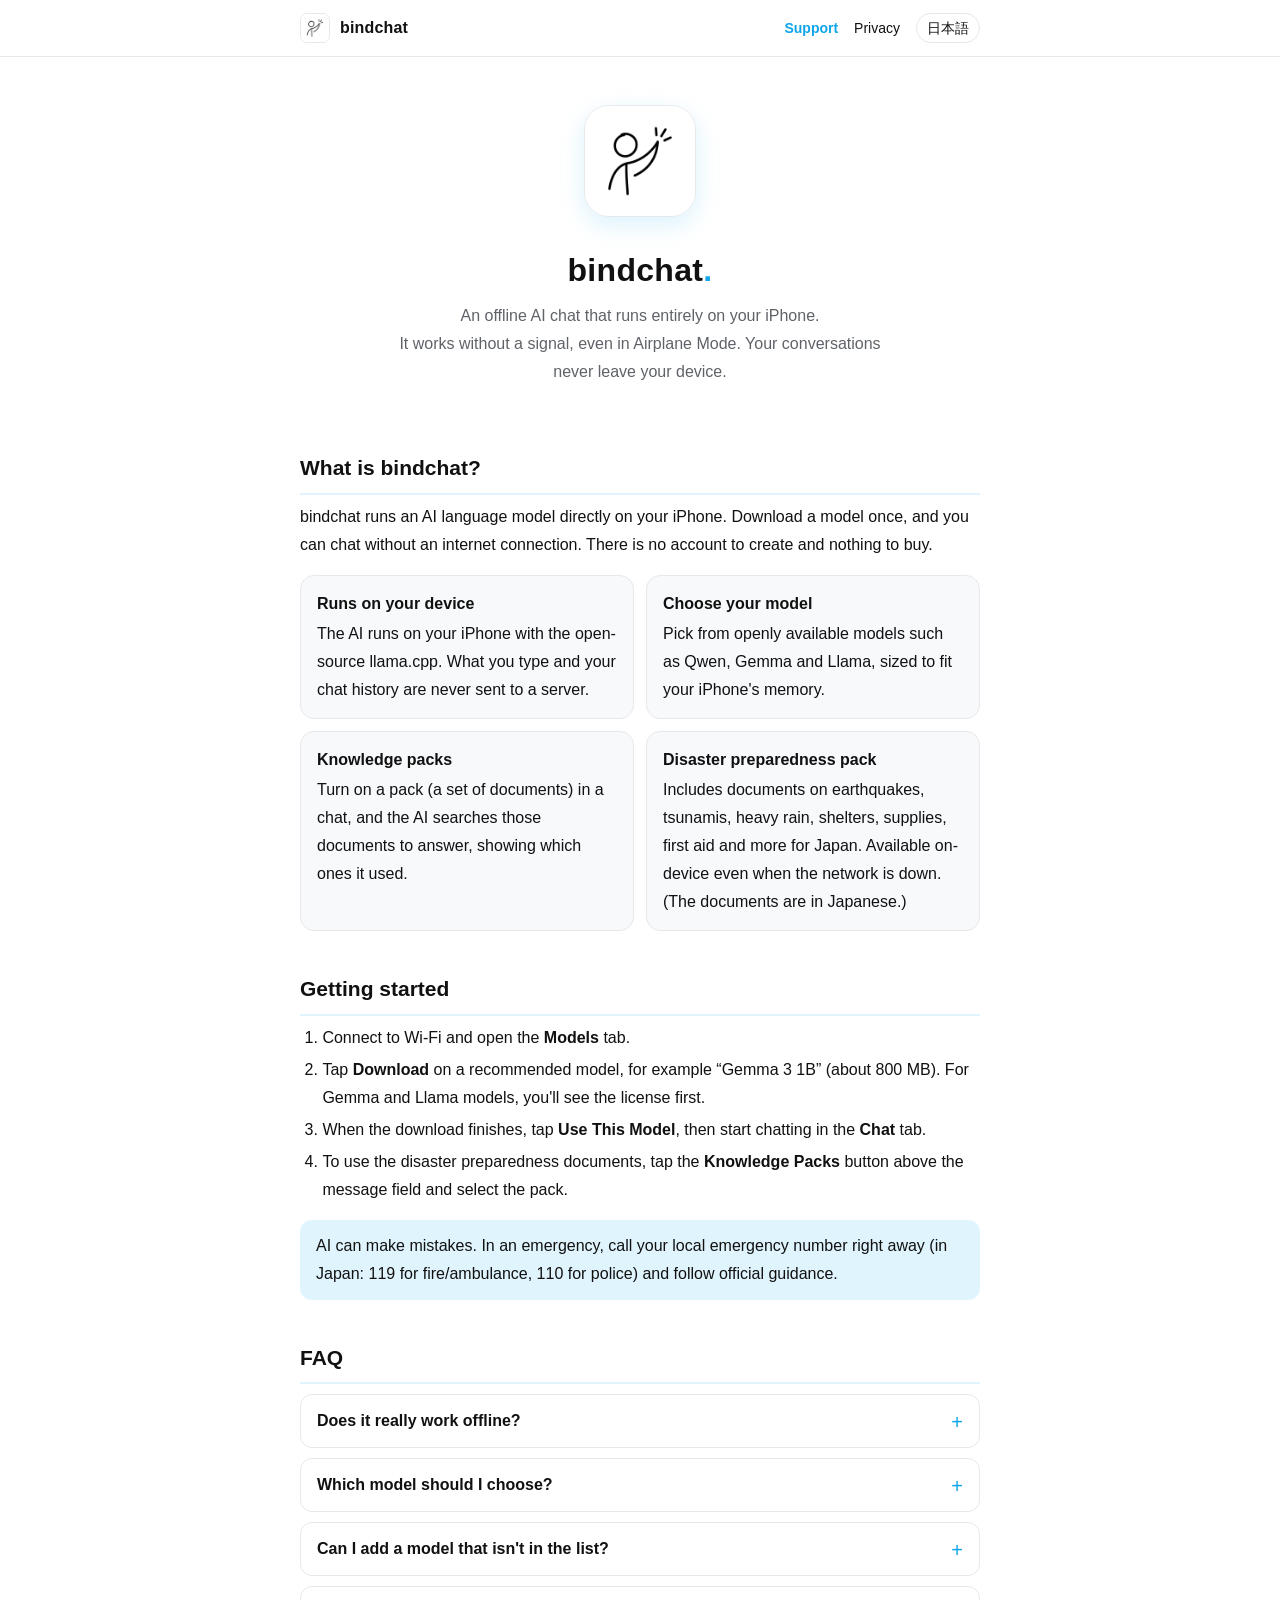
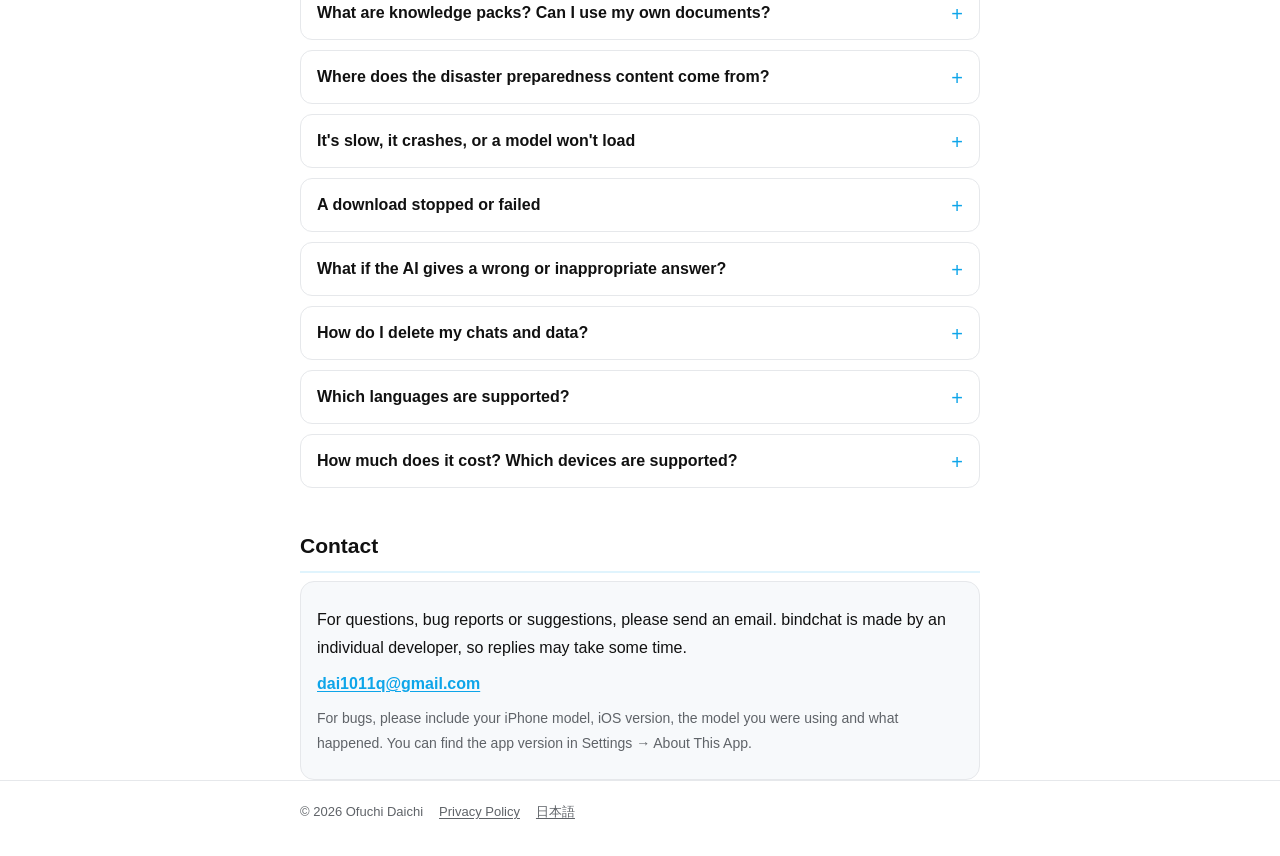
==== en/index.html @ d0cda793 "bindchat support site and privacy policy" ====
<!doctype html>
<html lang="en">
<head>
<meta charset="utf-8">
<meta name="viewport" content="width=device-width, initial-scale=1">
<title>bindchat Support — AI chat that runs entirely on your iPhone</title>
<meta name="description" content="bindchat is an offline AI chat app that runs entirely on your iPhone. How to use it, FAQ and contact.">
<link rel="stylesheet" href="../style.css">
<link rel="icon" type="image/png" sizes="64x64" href="../assets/favicon-64.png">
<link rel="icon" type="image/png" sizes="32x32" href="../assets/favicon-32.png">
<link rel="apple-touch-icon" href="../assets/apple-touch-icon.png">
<link rel="alternate" hreflang="ja" href="https://daichiofuchi.github.io/bindchat-support/">
<link rel="alternate" hreflang="en" href="https://daichiofuchi.github.io/bindchat-support/en/">
<meta property="og:title" content="bindchat — AI chat that runs entirely on your iPhone">
<meta property="og:description" content="Offline AI chat that works without a signal. Your conversations never leave your device.">
<meta property="og:image" content="https://daichiofuchi.github.io/bindchat-support/assets/icon-512.png">
</head>
<body>
<header class="site">
  <div class="wrap">
    <a class="brand" href="./"><img src="../assets/icon-256.png" alt="">bindchat</a>
    <nav class="links">
      <a href="./" aria-current="page">Support</a>
      <a href="privacy.html">Privacy</a>
      <a class="lang" href="../" hreflang="ja" lang="ja">日本語</a>
    </nav>
  </div>
</header>

<main class="wrap">
  <section class="hero">
    <img class="icon" src="../assets/icon-512.png" alt="bindchat app icon" width="112" height="112">
    <h1>bindchat<span class="dot">.</span></h1>
    <p class="tag">An offline AI chat that runs entirely on your iPhone.<br>It works without a signal, even in Airplane Mode. Your conversations never leave your device.</p>
  </section>

  <h2>What is bindchat?</h2>
  <p>bindchat runs an AI language model directly on your iPhone. Download a model once, and you can chat without an internet connection. There is no account to create and nothing to buy.</p>
  <ul class="features">
    <li><strong>Runs on your device</strong>The AI runs on your iPhone with the open-source llama.cpp. What you type and your chat history are never sent to a server.</li>
    <li><strong>Choose your model</strong>Pick from openly available models such as Qwen, Gemma and Llama, sized to fit your iPhone's memory.</li>
    <li><strong>Knowledge packs</strong>Turn on a pack (a set of documents) in a chat, and the AI searches those documents to answer, showing which ones it used.</li>
    <li><strong>Disaster preparedness pack</strong>Includes documents on earthquakes, tsunamis, heavy rain, shelters, supplies, first aid and more for Japan. Available on-device even when the network is down. (The documents are in Japanese.)</li>
  </ul>

  <h2>Getting started</h2>
  <ol>
    <li>Connect to Wi-Fi and open the <strong>Models</strong> tab.</li>
    <li>Tap <strong>Download</strong> on a recommended model, for example “Gemma 3 1B” (about 800 MB). For Gemma and Llama models, you'll see the license first.</li>
    <li>When the download finishes, tap <strong>Use This Model</strong>, then start chatting in the <strong>Chat</strong> tab.</li>
    <li>To use the disaster preparedness documents, tap the <strong>Knowledge Packs</strong> button above the message field and select the pack.</li>
  </ol>
  <p class="note">AI can make mistakes. In an emergency, call your local emergency number right away (in Japan: 119 for fire/ambulance, 110 for police) and follow official guidance.</p>

  <h2>FAQ</h2>

  <details>
    <summary>Does it really work offline?</summary>
    <p>Yes. Once a model is downloaded, chatting, searching knowledge packs and importing documents all work in Airplane Mode. bindchat only uses the internet when you download a model (directly from Hugging Face to your device) and when you open a link in Settings (such as this website).</p>
  </details>

  <details>
    <summary>Which model should I choose?</summary>
    <p>The Models tab rates each model as Comfortable, Tight or Too large based on your iPhone's memory. If you're not sure, pick one marked Comfortable.</p>
    <ul>
      <li>Light and fast: Qwen3.5 0.8B (about 530 MB), Gemma 3 1B (about 800 MB)</li>
      <li>Balanced: Qwen3 1.7B, Qwen3.5 2B (about 1.1–1.3 GB)</li>
      <li>Smarter but heavier: Llama 3.2 3B, Qwen3 4B, Gemma 3 4B (about 2–2.5 GB; for iPhones with more memory)</li>
    </ul>
  </details>

  <details>
    <summary>Can I add a model that isn't in the list?</summary>
    <p>Yes. In the Models tab, tap <strong>Add a Model from a Hugging Face URL</strong> and enter the URL of a GGUF file (for example <code>https://huggingface.co/…/resolve/main/…gguf</code>). Other https URLs also work. Models that require a login, or formats llama.cpp doesn't support, can't be used. Check the license of any model you add on its own page.</p>
  </details>

  <details>
    <summary>What are knowledge packs? Can I use my own documents?</summary>
    <p>A knowledge pack is a set of documents you want the AI to look things up in. When a pack is on in a chat, bindchat finds the relevant parts and answers based on them (sources are shown under the answer).</p>
    <ul>
      <li>In the Knowledge Packs tab, tap <strong>Create Pack</strong> to import PDF, text or Markdown files.</li>
      <li>Imported documents are stored only on your device and are never uploaded.</li>
      <li>Downloading a search model (such as multilingual-e5-small, about 130 MB) helps find documents even when your question uses different wording (vector search).</li>
    </ul>
  </details>

  <details>
    <summary>Where does the disaster preparedness content come from?</summary>
    <p>bindchat summarized and reorganized, in its own words, public information from Japanese organizations such as the Cabinet Office, the Japan Meteorological Agency, the Fire and Disaster Management Agency, the Ministry of Health, Labour and Welfare and the Japanese Red Cross Society. Each document shows its sources. Check those organizations' official websites for the latest information.</p>
  </details>

  <details>
    <summary>It's slow, it crashes, or a model won't load</summary>
    <ul>
      <li>Close other apps first (especially the camera, games or many browser tabs).</li>
      <li>Switch to a smaller model marked Comfortable.</li>
      <li>Lower <strong>Context Length</strong> in Settings to use less memory (the AI remembers less of long chats).</li>
      <li>Start a <strong>New Chat</strong> when a conversation gets long.</li>
      <li>Downloads need free storage. You can delete models you don't use in the Models tab.</li>
      <li>Your iPhone may get warm while loading a large model or writing a long answer.</li>
    </ul>
  </details>

  <details>
    <summary>A download stopped or failed</summary>
    <p>Check your Wi-Fi connection and tap <strong>Download</strong> again. Models are hundreds of megabytes to several gigabytes, so Wi-Fi is recommended over cellular data.</p>
  </details>

  <details>
    <summary>What if the AI gives a wrong or inappropriate answer?</summary>
    <p>Touch and hold the answer and tap <strong>Report This Answer</strong>. Your Mail app opens with the answer filled in. Review it and decide whether to send it. The app never sends anything on its own.</p>
  </details>

  <details>
    <summary>How do I delete my chats and data?</summary>
    <p>Delete individual chats from the chat list, or delete all chat history in Settings. Deleting the app removes all of its data, including models, documents and history.</p>
  </details>

  <details>
    <summary>Which languages are supported?</summary>
    <p>The app is available in English and Japanese and follows your iPhone's language. You can talk to the AI in any language it understands (the bundled disaster preparedness documents are in Japanese).</p>
  </details>

  <details>
    <summary>How much does it cost? Which devices are supported?</summary>
    <p>bindchat is free, with no ads and no in-app purchases. It requires an iPhone with iOS 17 or later. Larger models are for iPhones with more memory (8 GB or more).</p>
  </details>

  <h2 id="contact">Contact</h2>
  <div class="contact">
    <p>For questions, bug reports or suggestions, please send an email. bindchat is made by an individual developer, so replies may take some time.</p>
    <p class="mail"><a href="mailto:dai1011q@gmail.com?subject=bindchat%20inquiry">dai1011q@gmail.com</a></p>
    <p class="sub">For bugs, please include your iPhone model, iOS version, the model you were using and what happened. You can find the app version in Settings → About This App.</p>
  </div>
</main>

<footer class="site">
  <div class="wrap">
    <span>© 2026 Ofuchi Daichi</span>
    <a href="privacy.html">Privacy Policy</a>
    <a href="../" hreflang="ja" lang="ja">日本語</a>
  </div>
</footer>
</body>
</html>
---- style.css ----
/* bindchat support site — white / black / a touch of sky blue */
:root {
  --ink: #111111;
  --sub: #5f6368;
  --line: #e6e8eb;
  --accent: #0ea5e9;
  --accent-soft: #e0f4fd;
  --bg: #ffffff;
  --card: #f7f9fb;
  color-scheme: light;
}
* { box-sizing: border-box; }
html { -webkit-text-size-adjust: 100%; }
body {
  margin: 0;
  background: var(--bg);
  color: var(--ink);
  font-family: -apple-system, BlinkMacSystemFont, "Hiragino Sans", "Hiragino Kaku Gothic ProN", "Noto Sans JP", "Segoe UI", Roboto, sans-serif;
  font-size: 16px;
  line-height: 1.75;
}
a { color: var(--accent); text-underline-offset: 2px; }
a:hover { text-decoration-thickness: 2px; }
.wrap { max-width: 720px; margin: 0 auto; padding: 0 20px; }

header.site {
  border-bottom: 1px solid var(--line);
  position: sticky; top: 0; background: rgba(255,255,255,.92);
  backdrop-filter: saturate(180%) blur(12px); -webkit-backdrop-filter: saturate(180%) blur(12px);
  z-index: 10;
}
header.site .wrap { display: flex; align-items: center; gap: 12px; height: 56px; }
.brand { display: flex; align-items: center; gap: 10px; color: var(--ink); text-decoration: none; font-weight: 700; letter-spacing: .01em; }
.brand img { width: 30px; height: 30px; border-radius: 7px; border: 1px solid var(--line); }
nav.links { margin-left: auto; display: flex; gap: 16px; font-size: 14px; align-items: center; }
nav.links a { color: var(--ink); text-decoration: none; white-space: nowrap; }
@media (max-width: 400px) { nav.links { gap: 10px; font-size: 13px; } .brand { font-size: 15px; } }
nav.links a[aria-current="page"] { color: var(--accent); font-weight: 600; }
nav.links .lang { border: 1px solid var(--line); border-radius: 999px; padding: 2px 10px; }

.hero { text-align: center; padding: 48px 0 24px; }
.hero img.icon { width: 112px; height: 112px; border-radius: 25px; border: 1px solid var(--line); box-shadow: 0 8px 24px rgba(14,165,233,.15); }
.hero h1 { font-size: 32px; margin: 16px 0 4px; letter-spacing: .01em; }
.hero p.tag { color: var(--sub); margin: 0 auto; max-width: 520px; }
.dot { color: var(--accent); }

main { padding-bottom: 48px; }
h2 { font-size: 21px; margin: 40px 0 8px; padding-bottom: 6px; border-bottom: 2px solid var(--accent-soft); }
h3 { font-size: 17px; margin: 24px 0 4px; }
p, ul, ol { margin: 8px 0; }
ul, ol { padding-left: 1.4em; }
li { margin: 4px 0; }
.sub { color: var(--sub); font-size: 14px; }

.features { display: grid; grid-template-columns: 1fr; gap: 12px; margin: 16px 0; padding: 0; list-style: none; }
@media (min-width: 600px) { .features { grid-template-columns: 1fr 1fr; } }
.features li { background: var(--card); border: 1px solid var(--line); border-radius: 14px; padding: 14px 16px; margin: 0; }
.features strong { display: block; margin-bottom: 2px; }

details { border: 1px solid var(--line); border-radius: 12px; padding: 0 16px; margin: 10px 0; background: #fff; }
details[open] { background: var(--card); }
summary { cursor: pointer; font-weight: 600; padding: 12px 0; list-style: none; position: relative; padding-right: 24px; }
summary::-webkit-details-marker { display: none; }
summary::after { content: "+"; position: absolute; right: 0; top: 10px; color: var(--accent); font-size: 20px; font-weight: 400; }
details[open] summary::after { content: "–"; }
details > :last-child { margin-bottom: 14px; }

.note { background: var(--accent-soft); border-radius: 12px; padding: 12px 16px; margin: 16px 0; }
.contact { background: var(--card); border: 1px solid var(--line); border-radius: 14px; padding: 16px; }
.mail { font-weight: 600; word-break: break-all; }
table { border-collapse: collapse; width: 100%; font-size: 14px; margin: 8px 0; }
th, td { border: 1px solid var(--line); padding: 8px 10px; text-align: left; vertical-align: top; }
th { background: var(--card); }

footer.site { border-top: 1px solid var(--line); padding: 20px 0 32px; color: var(--sub); font-size: 13px; }
footer.site .wrap { display: flex; flex-wrap: wrap; gap: 8px 16px; }
footer.site a { color: var(--sub); }
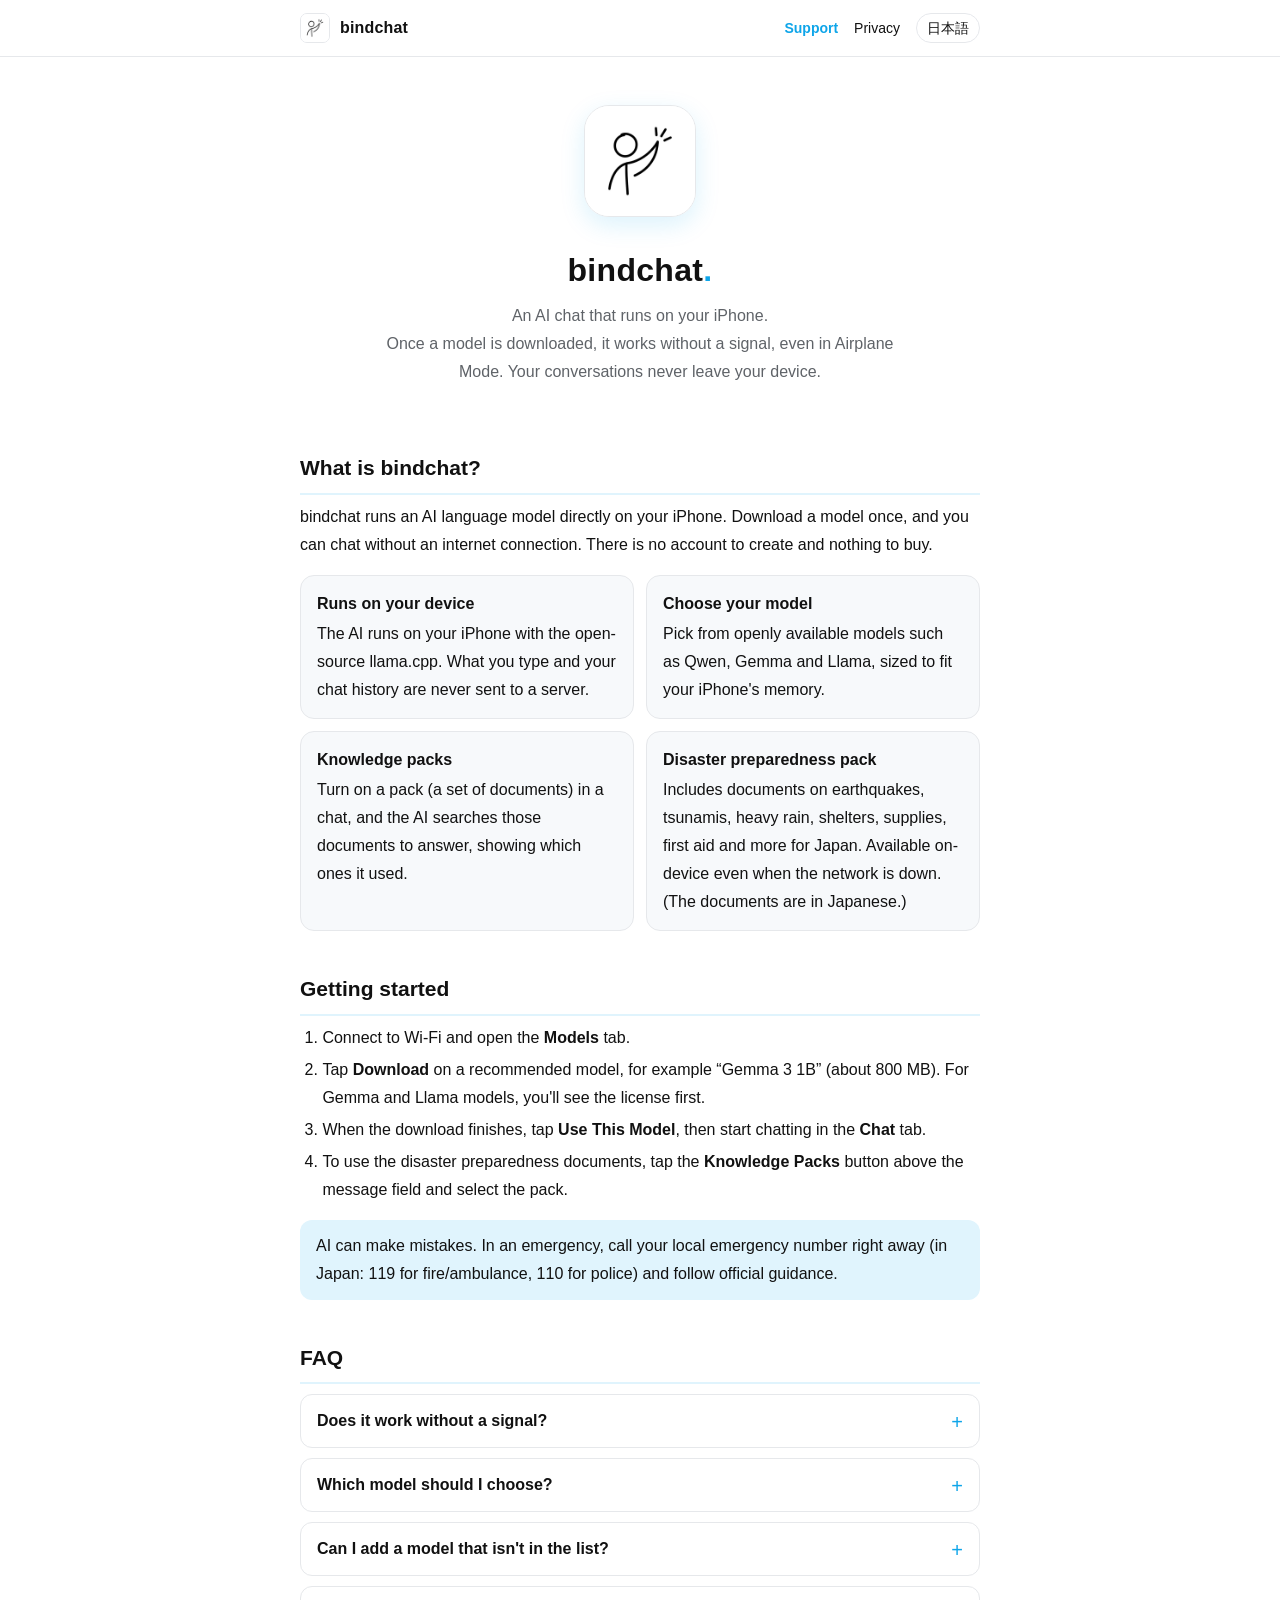
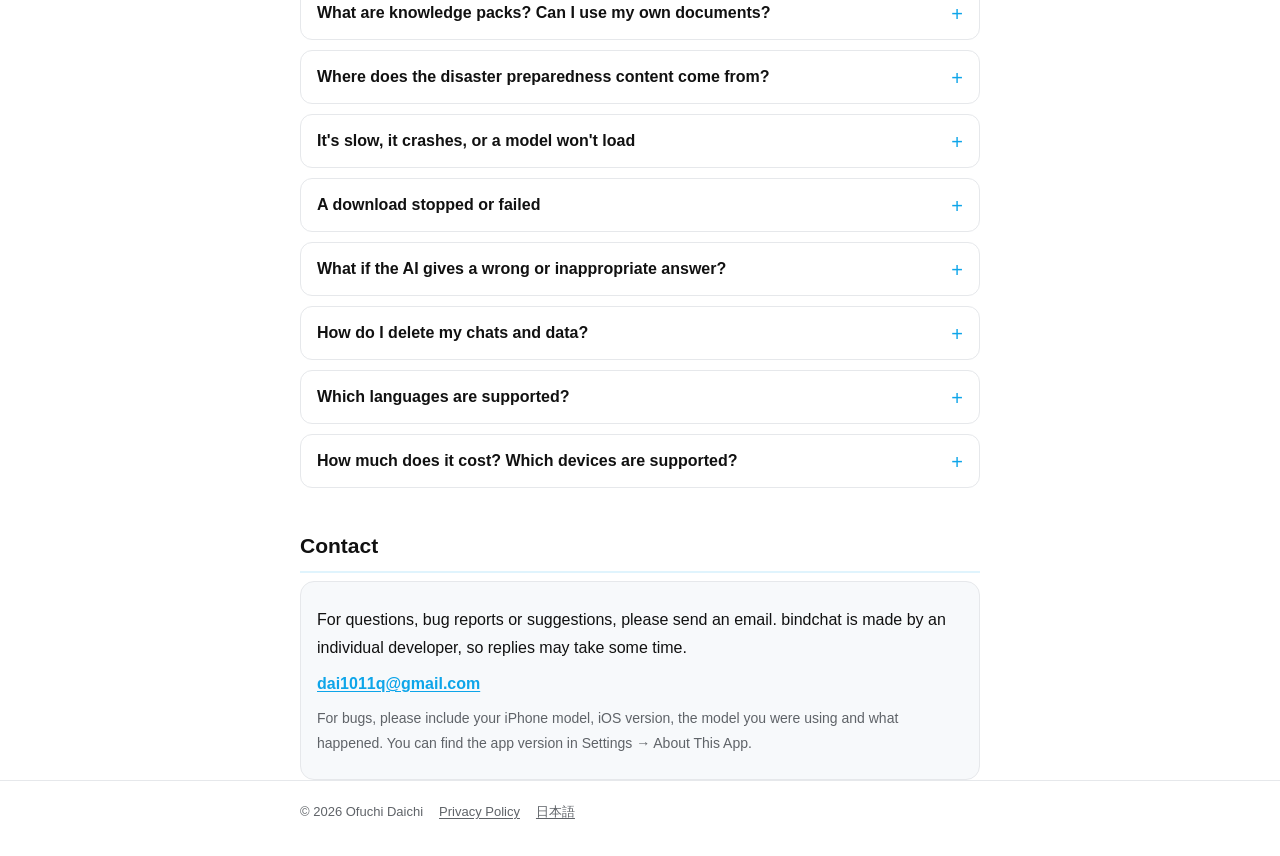
==== commit 73e96bed: "Privacy policy and support pages: AdMob advertising disclosure (JP/EN)" ====
--- a/en/index.html
+++ b/en/index.html
@@ -4,7 +4,7 @@
 <meta charset="utf-8">
 <meta name="viewport" content="width=device-width, initial-scale=1">
 <title>bindchat Support — AI chat that runs entirely on your iPhone</title>
-<meta name="description" content="bindchat is an offline AI chat app that runs entirely on your iPhone. How to use it, FAQ and contact.">
+<meta name="description" content="bindchat is an AI chat app that runs on your iPhone. How to use it, FAQ and contact.">
 <link rel="stylesheet" href="../style.css">
 <link rel="icon" type="image/png" sizes="64x64" href="../assets/favicon-64.png">
 <link rel="icon" type="image/png" sizes="32x32" href="../assets/favicon-32.png">
@@ -12,7 +12,7 @@
 <link rel="alternate" hreflang="ja" href="https://daichiofuchi.github.io/bindchat-support/">
 <link rel="alternate" hreflang="en" href="https://daichiofuchi.github.io/bindchat-support/en/">
 <meta property="og:title" content="bindchat — AI chat that runs entirely on your iPhone">
-<meta property="og:description" content="Offline AI chat that works without a signal. Your conversations never leave your device.">
+<meta property="og:description" content="AI chat that runs on your iPhone. Your conversations never leave your device.">
 <meta property="og:image" content="https://daichiofuchi.github.io/bindchat-support/assets/icon-512.png">
 </head>
 <body>
@@ -31,7 +31,7 @@
   <section class="hero">
     <img class="icon" src="../assets/icon-512.png" alt="bindchat app icon" width="112" height="112">
     <h1>bindchat<span class="dot">.</span></h1>
-    <p class="tag">An offline AI chat that runs entirely on your iPhone.<br>It works without a signal, even in Airplane Mode. Your conversations never leave your device.</p>
+    <p class="tag">An AI chat that runs on your iPhone.<br>Once a model is downloaded, it works without a signal, even in Airplane Mode. Your conversations never leave your device.</p>
   </section>
 
   <h2>What is bindchat?</h2>
@@ -55,8 +55,8 @@
   <h2>FAQ</h2>
 
   <details>
-    <summary>Does it really work offline?</summary>
-    <p>Yes. Once a model is downloaded, chatting, searching knowledge packs and importing documents all work in Airplane Mode. bindchat only uses the internet when you download a model (directly from Hugging Face to your device) and when you open a link in Settings (such as this website).</p>
+    <summary>Does it work without a signal?</summary>
+    <p>Yes. Once a model is downloaded, chatting, searching knowledge packs and importing documents all work in Airplane Mode. bindchat only uses the internet when you download a model (directly from Hugging Face to your device), when you open a link in Settings, and to load the ad shown on an empty new chat. Ads do not appear in Airplane Mode. Your chat content is never sent.</p>
   </details>
 
   <details>
@@ -123,7 +123,7 @@
 
   <details>
     <summary>How much does it cost? Which devices are supported?</summary>
-    <p>bindchat is free, with no ads and no in-app purchases. It requires an iPhone with iOS 17 or later. Larger models are for iPhones with more memory (8 GB or more).</p>
+    <p>bindchat is free. It shows one ad on the empty new-chat screen (it disappears when you send your first message). There are no in-app purchases. It requires an iPhone with iOS 17 or later. Larger models are for iPhones with more memory (8 GB or more).</p>
   </details>
 
   <h2 id="contact">Contact</h2>
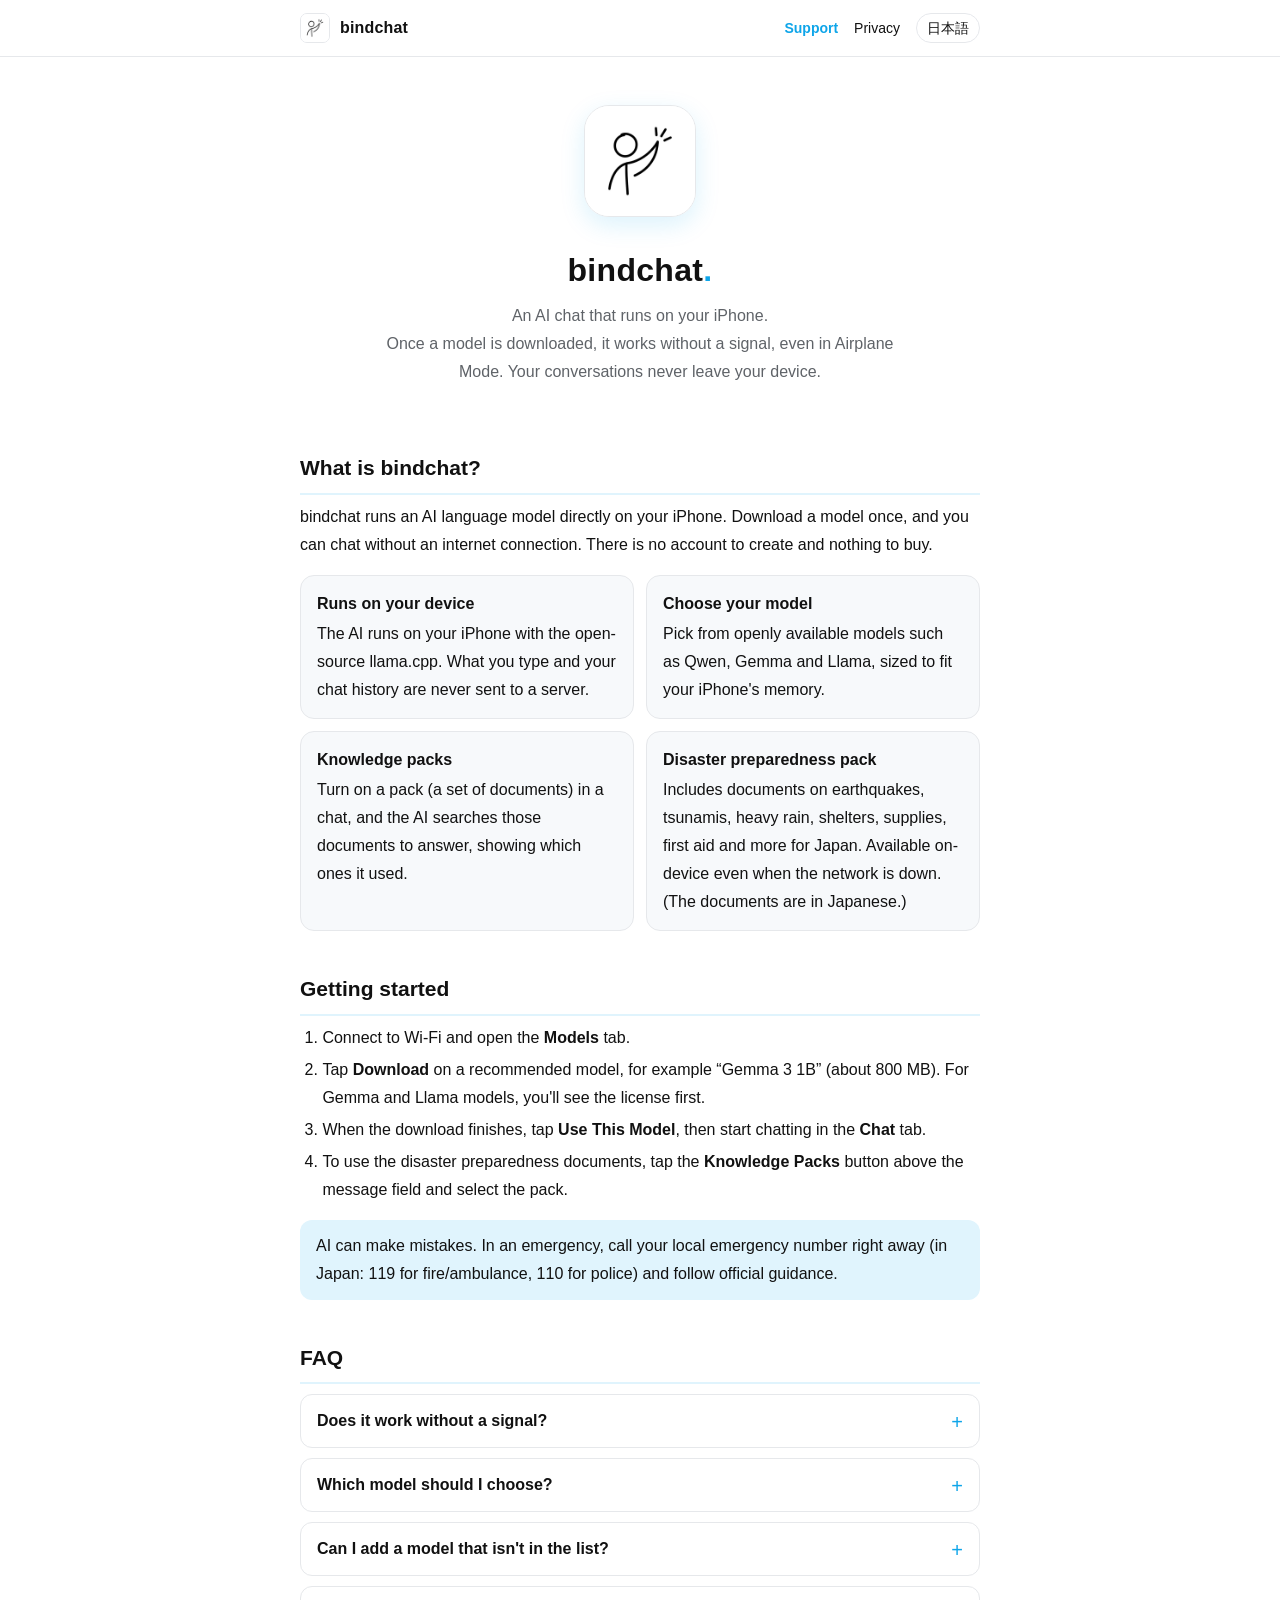
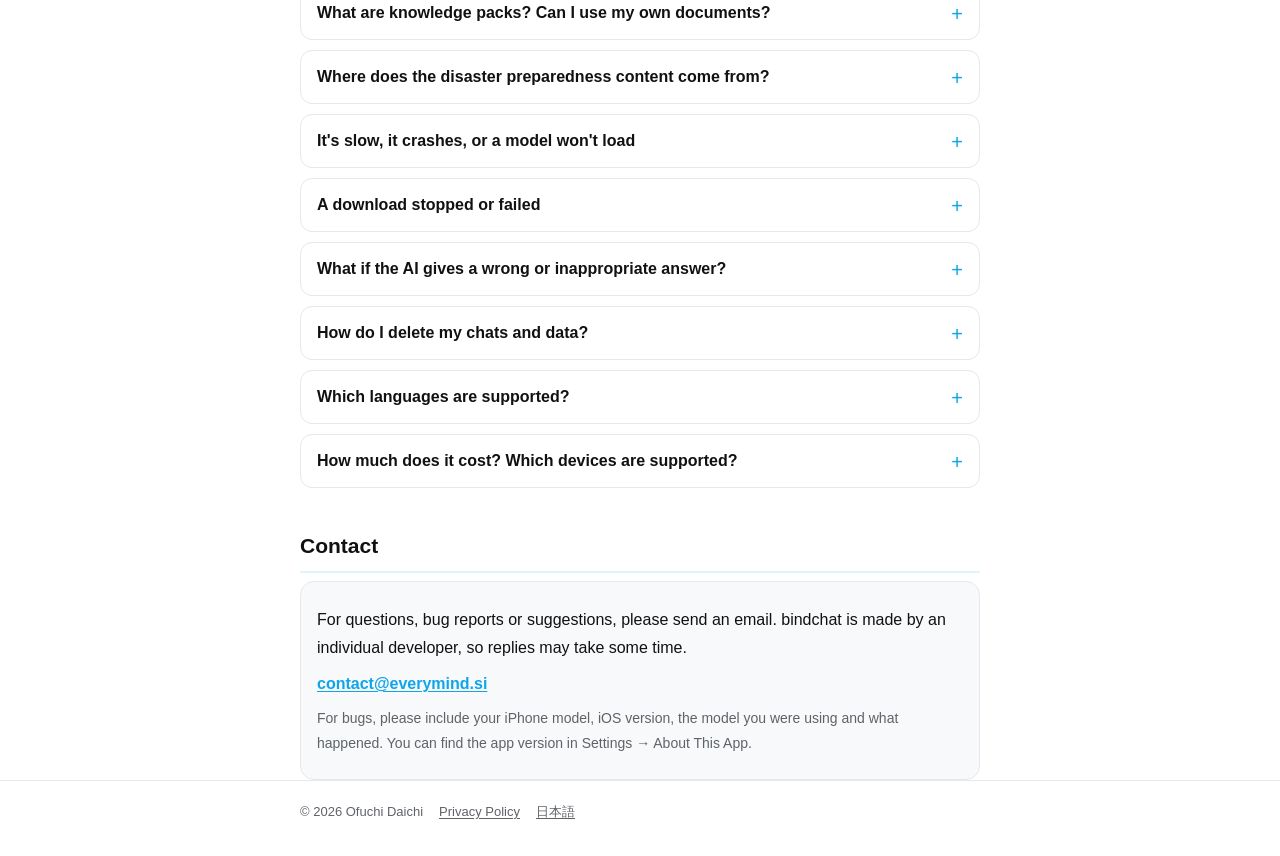
==== commit 9820ef1e: "Contact email: contact@everymind.si" ====
--- a/en/index.html
+++ b/en/index.html
@@ -129,7 +129,7 @@
   <h2 id="contact">Contact</h2>
   <div class="contact">
     <p>For questions, bug reports or suggestions, please send an email. bindchat is made by an individual developer, so replies may take some time.</p>
-    <p class="mail"><a href="mailto:dai1011q@gmail.com?subject=bindchat%20inquiry">dai1011q@gmail.com</a></p>
+    <p class="mail"><a href="mailto:contact@everymind.si?subject=bindchat%20inquiry">contact@everymind.si</a></p>
     <p class="sub">For bugs, please include your iPhone model, iOS version, the model you were using and what happened. You can find the app version in Settings → About This App.</p>
   </div>
 </main>
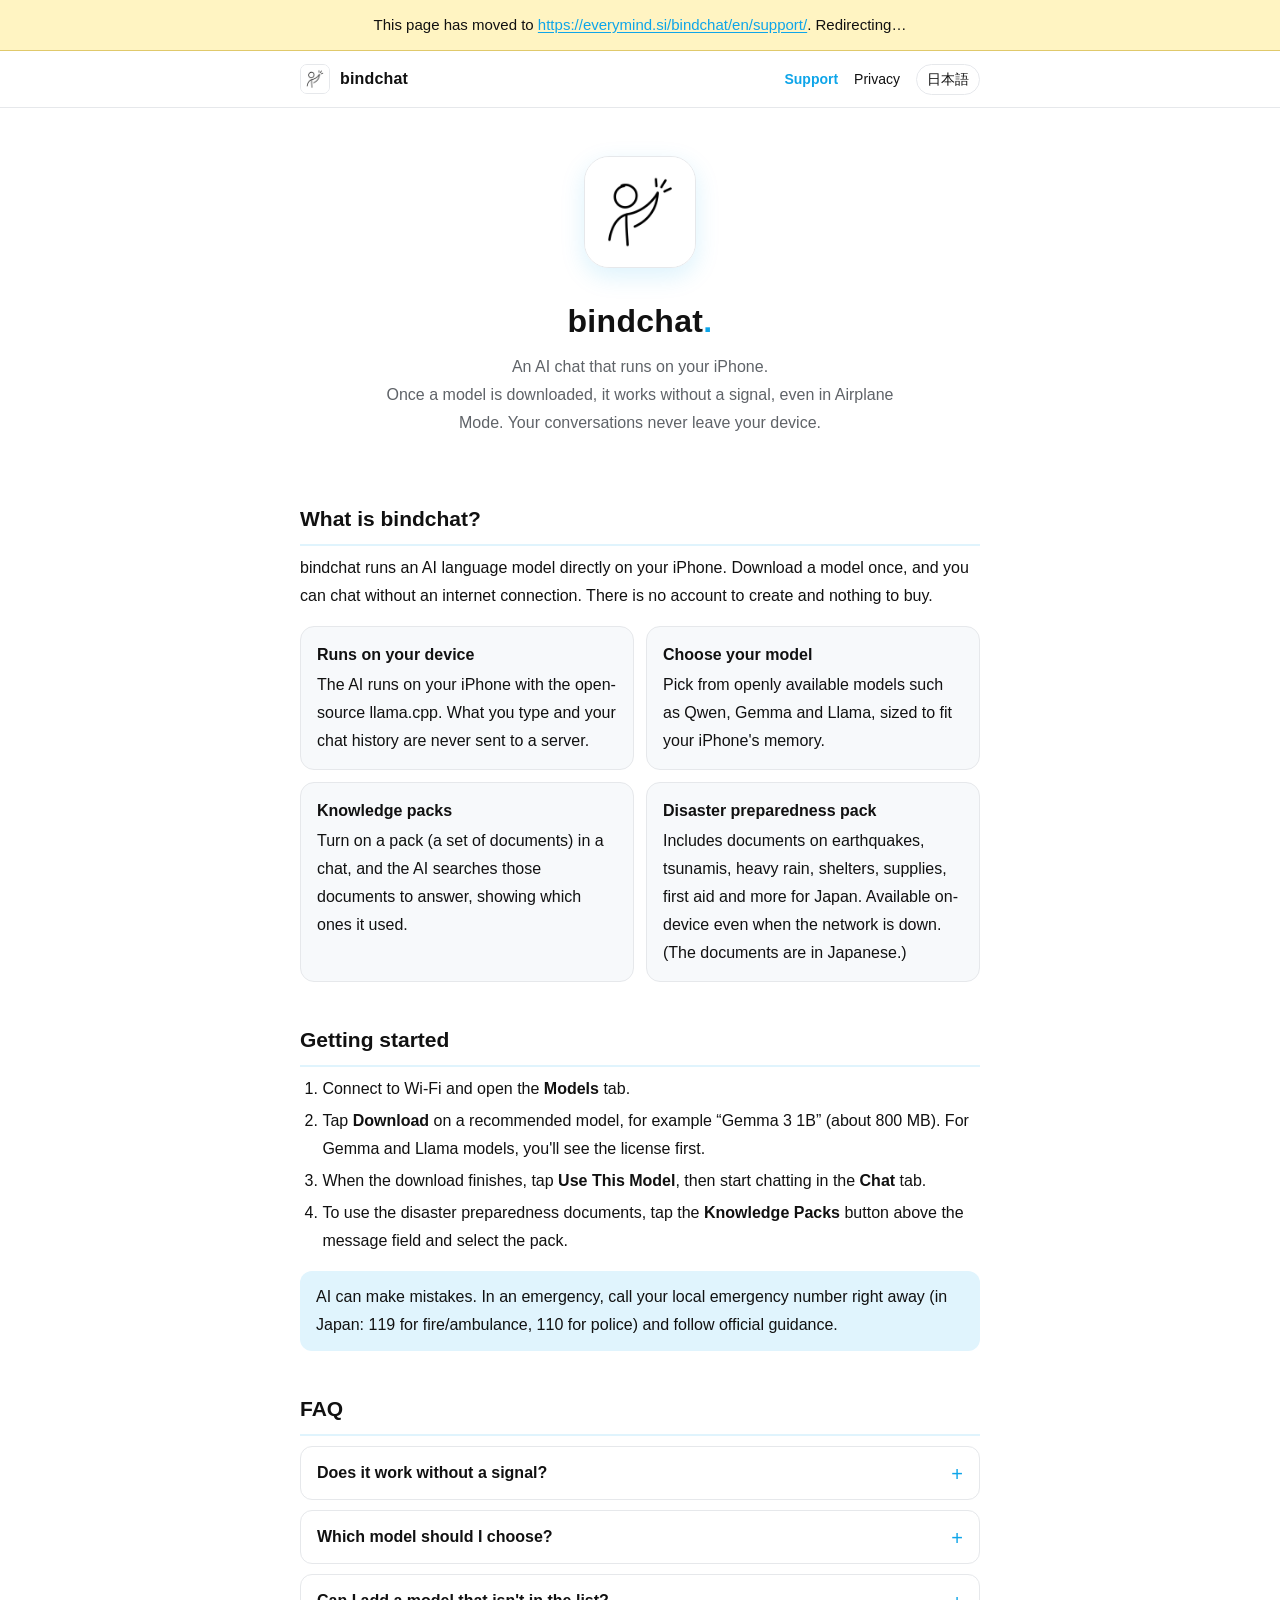
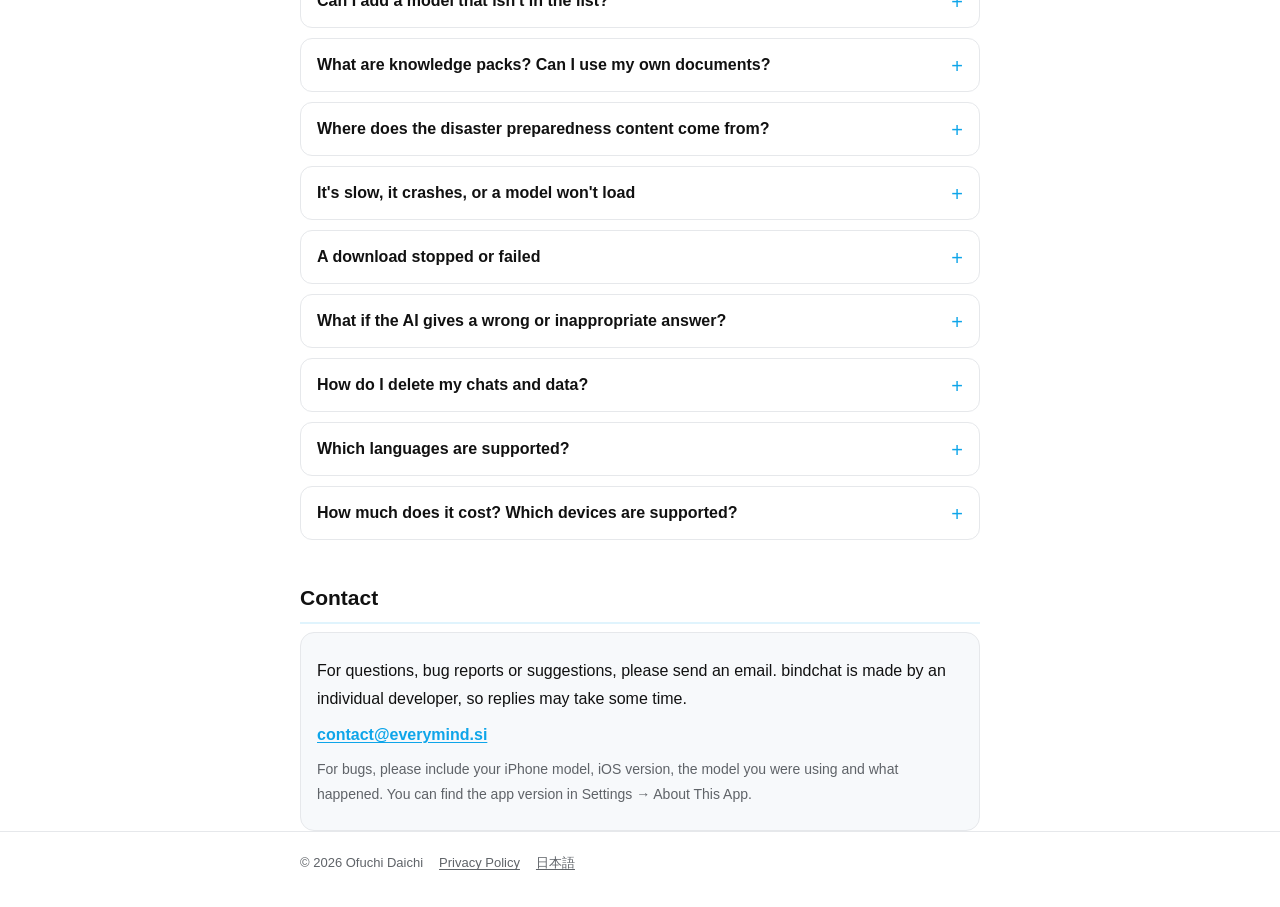
==== commit b9cd013c: "Move notice and redirect to everymind.si/bindchat" ====
--- a/en/index.html
+++ b/en/index.html
@@ -1,6 +1,9 @@
 <!doctype html>
 <html lang="en">
 <head>
+<meta http-equiv="refresh" content="3; url=https://everymind.si/bindchat/en/support/">
+<link rel="canonical" href="https://everymind.si/bindchat/en/support/">
+<script>setTimeout(function(){location.replace("https://everymind.si/bindchat/en/support/")},3000)</script>
 <meta charset="utf-8">
 <meta name="viewport" content="width=device-width, initial-scale=1">
 <title>bindchat Support — AI chat that runs entirely on your iPhone</title>
@@ -16,6 +19,7 @@
 <meta property="og:image" content="https://daichiofuchi.github.io/bindchat-support/assets/icon-512.png">
 </head>
 <body>
+<p style="margin:0;padding:12px 16px;background:#fff4c2;border-bottom:1px solid #e0c96b;text-align:center;font-size:15px">This page has moved to <a href="https://everymind.si/bindchat/en/support/">https://everymind.si/bindchat/en/support/</a>. Redirecting…</p>
 <header class="site">
   <div class="wrap">
     <a class="brand" href="./"><img src="../assets/icon-256.png" alt="">bindchat</a>
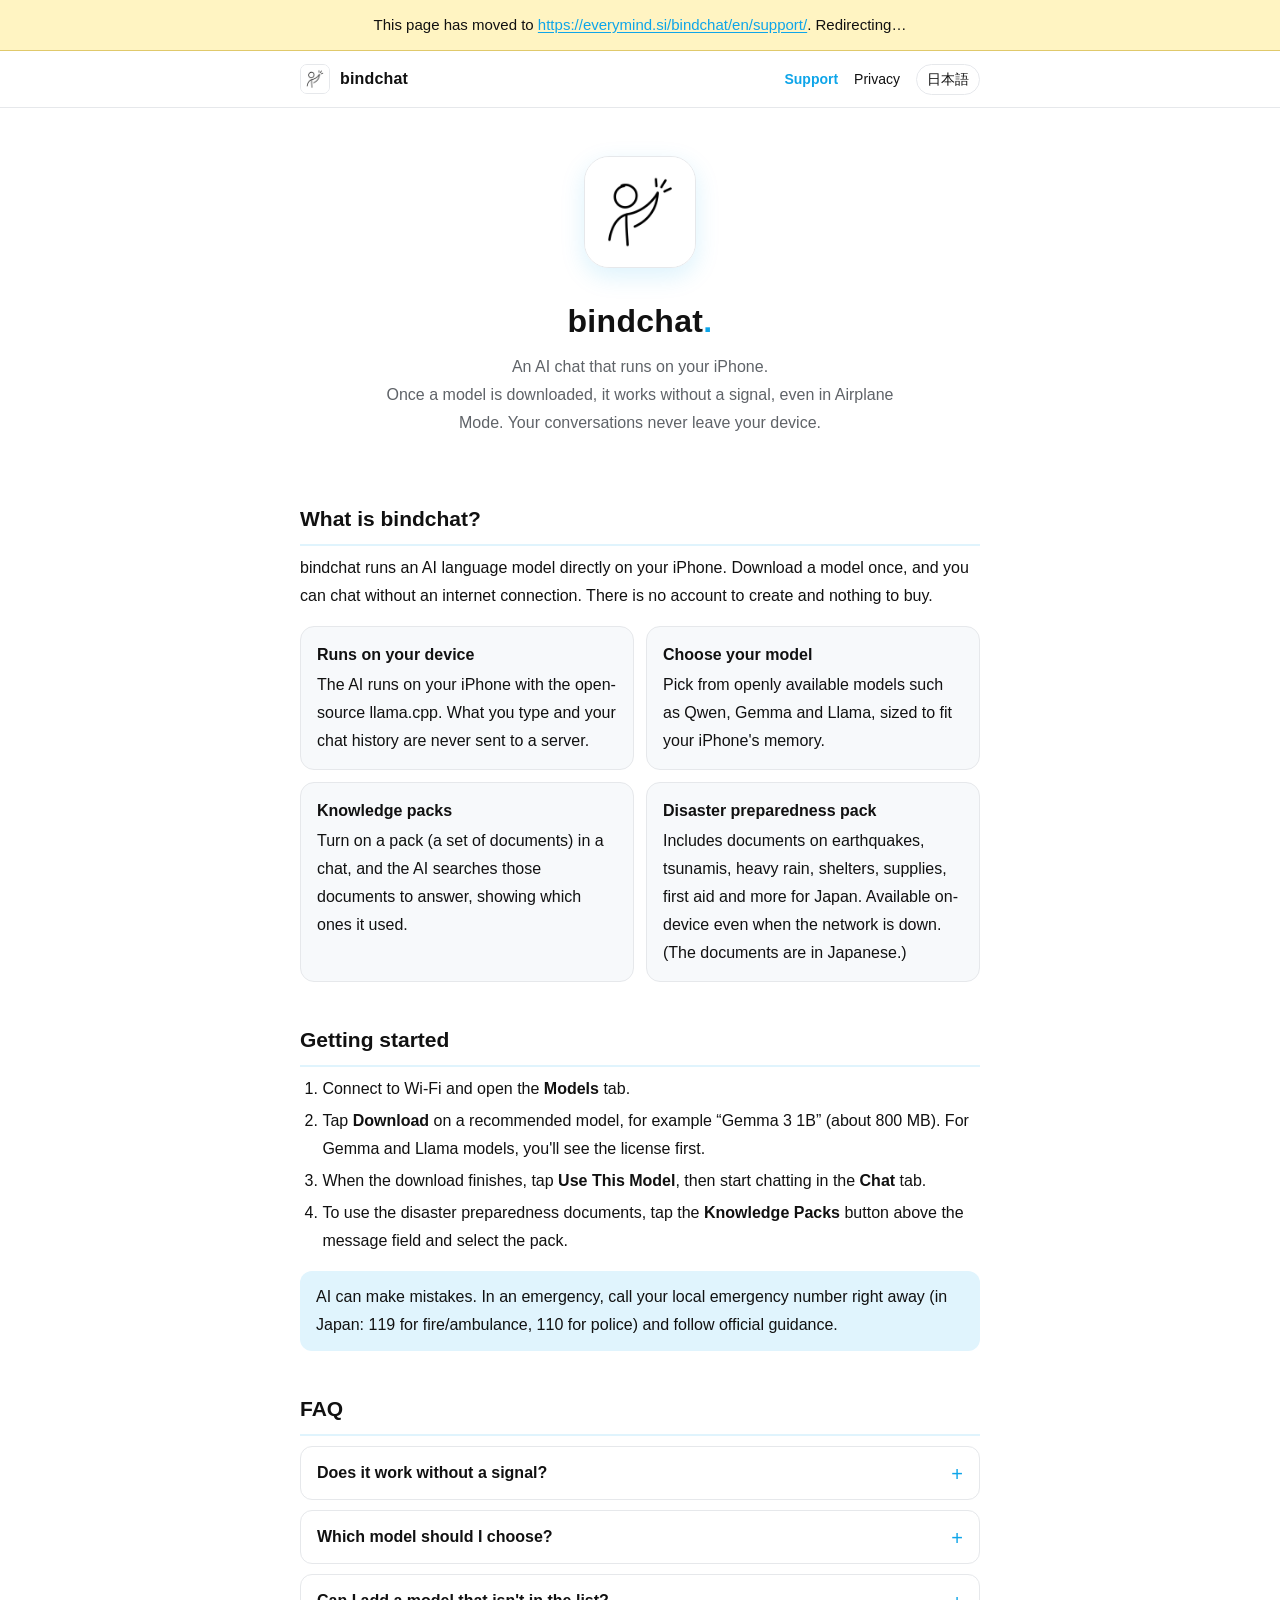
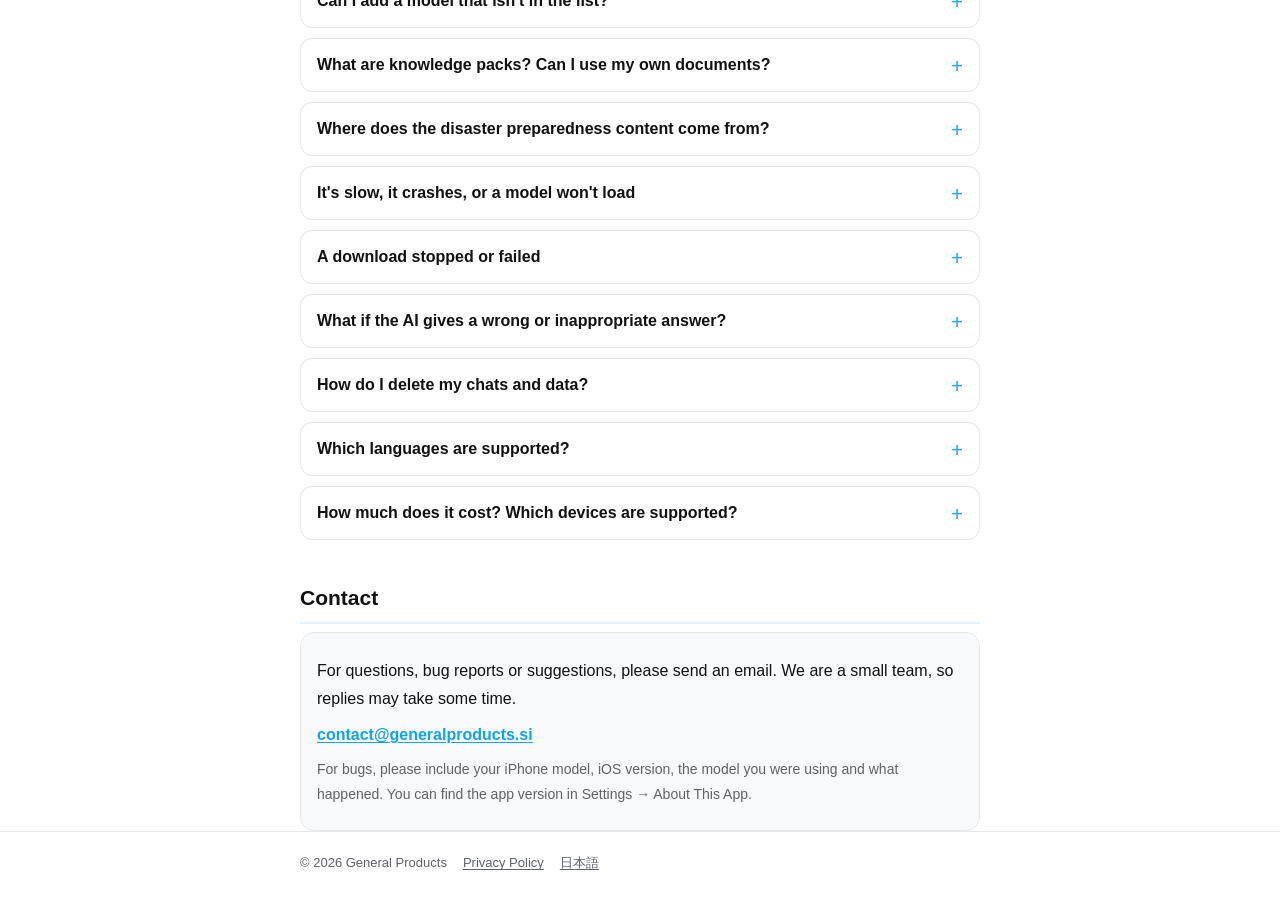
==== commit 97f316bd: "Brand: operator General Products, contact contact@generalproducts.si (local only, not published)" ====
--- a/en/index.html
+++ b/en/index.html
@@ -132,15 +132,15 @@
 
   <h2 id="contact">Contact</h2>
   <div class="contact">
-    <p>For questions, bug reports or suggestions, please send an email. bindchat is made by an individual developer, so replies may take some time.</p>
-    <p class="mail"><a href="mailto:contact@everymind.si?subject=bindchat%20inquiry">contact@everymind.si</a></p>
+    <p>For questions, bug reports or suggestions, please send an email. We are a small team, so replies may take some time.</p>
+    <p class="mail"><a href="mailto:contact@generalproducts.si?subject=bindchat%20inquiry">contact@generalproducts.si</a></p>
     <p class="sub">For bugs, please include your iPhone model, iOS version, the model you were using and what happened. You can find the app version in Settings → About This App.</p>
   </div>
 </main>
 
 <footer class="site">
   <div class="wrap">
-    <span>© 2026 Ofuchi Daichi</span>
+    <span>© 2026 General Products</span>
     <a href="privacy.html">Privacy Policy</a>
     <a href="../" hreflang="ja" lang="ja">日本語</a>
   </div>
